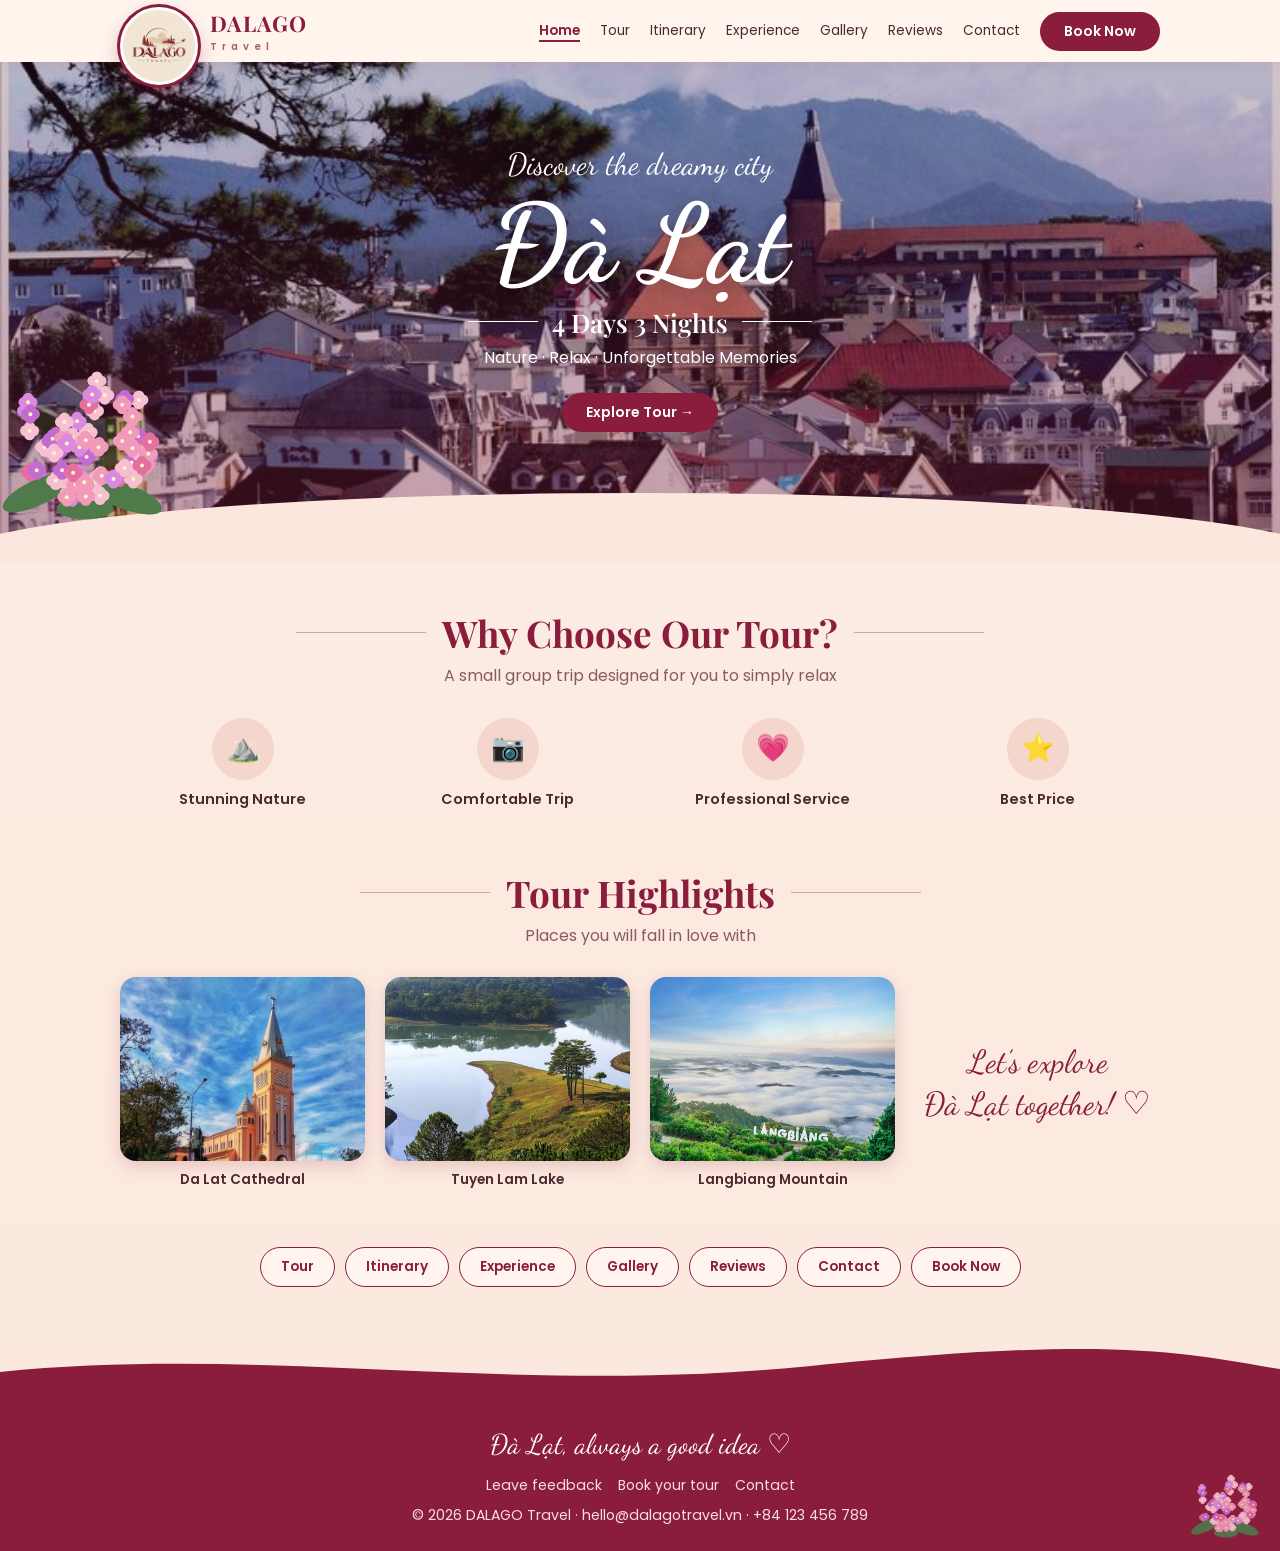
==== index.html @ 3a7fe3c4 "Cap nhat code lan dau" ====
<!DOCTYPE html>
<html lang="en"><head><meta charset="utf-8"><meta name="viewport" content="width=device-width,initial-scale=1">
<title>Home | DALAGO Travel</title>
<link href="https://fonts.googleapis.com/css2?family=Dancing+Script:wght@600;700&family=Playfair+Display:ital,wght@0,600;0,700;1,500&family=Poppins:wght@400;600&display=swap" rel="stylesheet">
<link rel="stylesheet" href="css/style.css"></head><body>
<div id="site-header"></div>
<main>
<section class="hero" style="--img:url(../images/hero.jpg)"><img class="deco" src="images/hydrangea.svg" alt="" style="left:-10px;bottom:30px;width:190px"><div class="script">Discover the dreamy city</div><h1>Đà Lạt</h1><div class="days">4 Days 3 Nights</div><p>Nature · Relax · Unforgettable Memories</p><a class="btn" href="tour.html">Explore Tour →</a></section>
<section class="sec"><div class="wrap"><h2 class="st">Why Choose Our Tour?</h2><p class="sub">A small group trip designed for you to simply relax</p>
<div class="grid g4 why"><div><i>⛰️</i>Stunning Nature</div><div><i>📷</i>Comfortable Trip</div><div><i>💗</i>Professional Service</div><div><i>⭐</i>Best Price</div></div></div></section>
<section class="sec" style="padding-top:10px"><div class="wrap"><h2 class="st">Tour Highlights</h2><p class="sub">Places you will fall in love with</p>
<div class="grid g4"><figure class="pic"><img src="images/church.jpg" alt="Da Lat Cathedral">Da Lat Cathedral</figure><figure class="pic"><img src="images/lake.jpg" alt="Tuyen Lam Lake">Tuyen Lam Lake</figure><figure class="pic"><img src="images/langbiang.jpg" alt="Langbiang">Langbiang Mountain</figure>
<div class="script" style="font-size:2rem;display:grid;place-items:center;text-align:center;line-height:1.3">Let’s explore<br>Đà Lạt together! ♡</div></div></div></section>
<section class="sec" style="padding-top:10px"><div class="wrap"><div class="quick"><a href="tour.html">Tour</a><a href="itinerary.html">Itinerary</a><a href="experience.html">Experience</a><a href="gallery.html">Gallery</a><a href="testimonials.html">Reviews</a><a href="contact.html">Contact</a><a href="booking.html">Book Now</a></div></div></section>
</main>
<div id="site-footer"></div>
<script src="js/common.js"></script>
</body></html>
---- css/style.css ----
:root{--bg:#fbe7dd;--card:#fff5ee;--wine:#8a1c3c;--wine2:#6b1230;--rose:#e8a0b4;--ink:#4a2a30;--soft:#f4d6cc;--wave:url("data:image/svg+xml,%3Csvg xmlns='http://www.w3.org/2000/svg' viewBox='0 0 1200 80' preserveAspectRatio='none'%3E%3Cpath fill='%238a1c3c' d='M0 45C250 0 480 85 760 35S1100 10 1200 40V80H0Z'/%3E%3C/svg%3E")}
*{box-sizing:border-box;margin:0;padding:0}
body{font-family:'Poppins',system-ui,sans-serif;background:linear-gradient(180deg,#fdeee6,var(--bg));color:var(--ink);line-height:1.65;min-height:100vh;display:flex;flex-direction:column;overflow-x:hidden}
main{flex:1}
h1,h2,h3{font-family:'Playfair Display',Georgia,serif;color:var(--wine);line-height:1.2}
.script{font-family:'Dancing Script',cursive;color:var(--wine)}
a{color:inherit;text-decoration:none}img{display:block;max-width:100%}
.wrap{max-width:1080px;margin:auto;padding:0 20px;position:relative}
header{position:sticky;top:0;z-index:50;background:rgba(255,245,238,.96);backdrop-filter:blur(8px);box-shadow:0 2px 14px rgba(138,28,60,.1)}
.nav{display:flex;align-items:center;justify-content:space-between;height:62px}
/*LOGO*/
.logo{display:flex;align-items:center;gap:12px;position:relative}
.logo img{width:78px;height:78px;border-radius:50%;border:3px solid #fff;box-shadow:0 0 0 3px var(--wine),0 8px 20px rgba(138,28,60,.35);margin-bottom:-30px;background:var(--card);position:relative;z-index:60;transition:transform .4s}
.logo:hover img{transform:rotate(-6deg) scale(1.06)}
.logo span{display:flex;flex-direction:column;line-height:1}
.logo b{font:700 1.35rem 'Playfair Display',serif;color:var(--wine);letter-spacing:.06em}
.logo small{font:600 .62rem 'Poppins',sans-serif;letter-spacing:.5em;color:var(--wine);opacity:.7;margin-top:3px}
.nav ul{display:flex;gap:20px;list-style:none;align-items:center;font-size:.85rem}
.nav ul a.on:not(.btn){color:var(--wine);font-weight:600;border-bottom:2px solid var(--wine)}
.burger{display:none;background:none;border:0;font-size:1.6rem;color:var(--wine);cursor:pointer}
.btn{display:inline-block;background:var(--wine);color:#fff!important;padding:9px 24px;border-radius:999px;border:0;font:600 .88rem 'Poppins',sans-serif;cursor:pointer;transition:.2s}
.btn:hover{background:var(--wine2);transform:translateY(-2px)}
:focus-visible{outline:3px solid var(--rose);outline-offset:2px}
.deco{position:absolute;pointer-events:none;z-index:2}
.hero{position:relative;text-align:center;color:#fff;padding:78px 20px 130px;background:linear-gradient(180deg,rgba(70,25,45,.25),rgba(120,30,60,.45)),var(--img) center/cover}
.hero.sm{padding:50px 20px 100px}
.hero:after{content:"";position:absolute;left:-5%;right:-5%;bottom:-1px;height:70px;background:var(--bg);border-radius:50% 50% 0 0/100% 100% 0 0}
.hero .script{color:#fff;font-size:1.9rem}
.hero h1{color:#fff;font:700 clamp(3.6rem,11vw,6.8rem)/1 'Dancing Script',cursive;text-shadow:0 4px 22px rgba(0,0,0,.35)}
.hero .days{font:600 1.6rem 'Playfair Display',serif;display:flex;align-items:center;justify-content:center;gap:14px;margin:6px 0}
.hero .days:before,.hero .days:after{content:"";width:70px;height:1px;background:#fff}
.hero p{margin:6px 0 22px}
.sec{padding:46px 0}
.st{display:flex;align-items:center;justify-content:center;gap:16px;font:700 2.3rem 'Playfair Display',serif;color:var(--wine);margin-bottom:6px;text-align:center}
.st:before,.st:after{content:"";flex:1;max-width:130px;height:1px;background:var(--wine);opacity:.35}
.sub{text-align:center;margin-bottom:28px;color:#8a5a63}
.grid{display:grid;gap:20px}.g2{grid-template-columns:repeat(2,1fr)}.g3{grid-template-columns:repeat(3,1fr)}.g4{grid-template-columns:repeat(4,1fr)}
.card{background:var(--card);border-radius:18px;padding:22px;box-shadow:0 6px 22px rgba(138,28,60,.1)}
.why{text-align:center;font-weight:600;font-size:.9rem}
.why i{width:62px;height:62px;margin:0 auto 8px;border-radius:50%;background:var(--soft);display:grid;place-items:center;font-size:1.7rem;font-style:normal}
.pic{margin:0;text-align:center;font-size:.85rem;font-weight:600}
.pic img{width:100%;aspect-ratio:4/3;object-fit:cover;border-radius:16px;box-shadow:0 5px 16px rgba(138,28,60,.18);margin-bottom:8px;transition:.3s}
a.pic:hover img,.pic.zoom:hover img{transform:scale(1.03)}
.pill{display:inline-block;background:var(--wine);color:#fff;padding:6px 26px;border-radius:99px;font-weight:600}
.polaroid{background:#fff;padding:10px 10px 28px;box-shadow:0 8px 24px rgba(0,0,0,.2);transform:rotate(4deg);width:min(300px,80%)}
.polaroid img{aspect-ratio:4/3;object-fit:cover;width:100%}
.list{list-style:none;font-size:.9rem}.list li{padding:3px 0}.list b{color:var(--wine)}
.price{font:700 1.6rem 'Playfair Display',serif;color:var(--wine)}
.quick{display:flex;flex-wrap:wrap;gap:10px;justify-content:center}
.quick a{background:var(--card);border:1.5px solid var(--wine);color:var(--wine);padding:8px 20px;border-radius:99px;font-weight:600;font-size:.85rem}
.quick a:hover{background:var(--wine);color:#fff}
.tl{display:grid;gap:18px}
.day{display:grid;grid-template-columns:84px 1fr;gap:14px;align-items:start}
.day>b{background:var(--wine);color:#fff;border-radius:99px;text-align:center;padding:4px 0;font-size:.9rem;position:relative;margin-top:30px}
.day>b:after{content:"";position:absolute;left:100%;top:50%;width:14px;height:14px;margin:-7px 0 0 4px;background:#fff;border:3px solid var(--wine);border-radius:50%}
.dbody{display:grid;grid-template-columns:230px 1fr;gap:16px;align-items:center;border-left:2px dotted var(--wine);padding-left:26px}
.dbody img{width:100%;aspect-ratio:4/3;object-fit:cover;border-radius:14px}
.dbody h3{font-size:1.15rem;margin-bottom:4px}
details{margin-top:8px;font-size:.82rem}summary{cursor:pointer;color:var(--wine);font-weight:600}
details li{list-style:none;padding:2px 0}details li b{color:var(--wine);margin-right:6px}
.mosaic{display:grid;grid-template-columns:repeat(3,1fr);gap:14px}
.mosaic button{border:0;padding:0;background:none;cursor:zoom-in}
.mosaic img{width:100%;height:100%;aspect-ratio:4/3;object-fit:cover;border-radius:16px;transition:.3s}
.mosaic button:hover img{transform:scale(1.03)}
.lb{position:fixed;inset:0;background:rgba(40,10,25,.88);display:none;place-items:center;z-index:99;padding:20px}
.lb.on{display:grid}.lb img{max-height:88vh;border-radius:12px}
.quote{background:var(--soft);border-radius:18px;padding:18px 26px;text-align:center;font-family:'Playfair Display',serif;font-style:italic;color:var(--wine);max-width:640px;margin:34px auto 0}
.chips{display:flex;flex-wrap:wrap;gap:10px;justify-content:center;margin-top:16px}
.chips span{background:var(--card);border-radius:99px;padding:6px 16px;font-size:.84rem;box-shadow:0 3px 10px rgba(138,28,60,.1)}
.social{display:flex;gap:12px;margin-top:10px}
.social a{width:42px;height:42px;border-radius:50%;background:var(--wine);color:#fff;display:grid;place-items:center;font-weight:700}
form label{display:block;font-weight:600;font-size:.84rem;margin:12px 0 4px;color:var(--wine)}
input,select,textarea{width:100%;padding:10px 14px;border:1.5px solid #e6c3bd;border-radius:12px;background:#fff;font:inherit;color:var(--ink)}
textarea{min-height:110px;resize:vertical}
.total{font-size:1.35rem;margin:16px 0;color:var(--wine);font-weight:700}
.msg{display:none;margin-top:14px;padding:12px;border-radius:12px;background:#e6f4ea;color:#1e6b3a}.msg.err{background:#fde7e7;color:#a11}
.stars{color:#e0a100;letter-spacing:2px}
.starpick{display:flex;gap:4px;font-size:2rem;cursor:pointer;color:#ccb}.starpick .on{color:#e0a100}
.tbl{width:100%;border-collapse:collapse;font-size:.85rem}.tbl td,.tbl th{padding:7px;border-bottom:1px solid var(--soft);text-align:left}
.x{background:none;border:0;color:var(--wine);cursor:pointer;font-weight:700}
footer{position:relative;background:var(--wine);color:#f8dfe0;text-align:center;padding:30px 20px 24px;font-size:.88rem;margin-top:60px}
footer:before{content:"";position:absolute;left:0;right:0;bottom:100%;height:48px;background:var(--wave) bottom/100% 100% no-repeat}
footer .script{color:#fff;font-size:1.7rem}footer nav{margin:6px 0;display:flex;gap:16px;justify-content:center;flex-wrap:wrap}
footer .hy{position:absolute;right:14px;bottom:8px;width:80px;opacity:.9}
.hero h1,.hero .script{animation:rise .9s ease both}@keyframes rise{from{opacity:0;transform:translateY(18px)}}
@media(prefers-reduced-motion:reduce){*{animation:none!important;transition:none!important}}
@media(max-width:860px){.burger{display:block}.nav ul{display:none;position:absolute;top:62px;left:0;right:0;background:var(--card);flex-direction:column;padding:18px;gap:12px}.nav ul.open{display:flex}
.g3,.g4{grid-template-columns:repeat(2,1fr)}.g2{grid-template-columns:1fr}.dbody{grid-template-columns:1fr}.mosaic{grid-template-columns:repeat(2,1fr)}.day{grid-template-columns:70px 1fr}}
@media(max-width:520px){.logo img{width:60px;height:60px;margin-bottom:-16px}.logo span{display:none}.g3,.g4{grid-template-columns:1fr}.st{font-size:1.7rem}.deco{opacity:.5}}
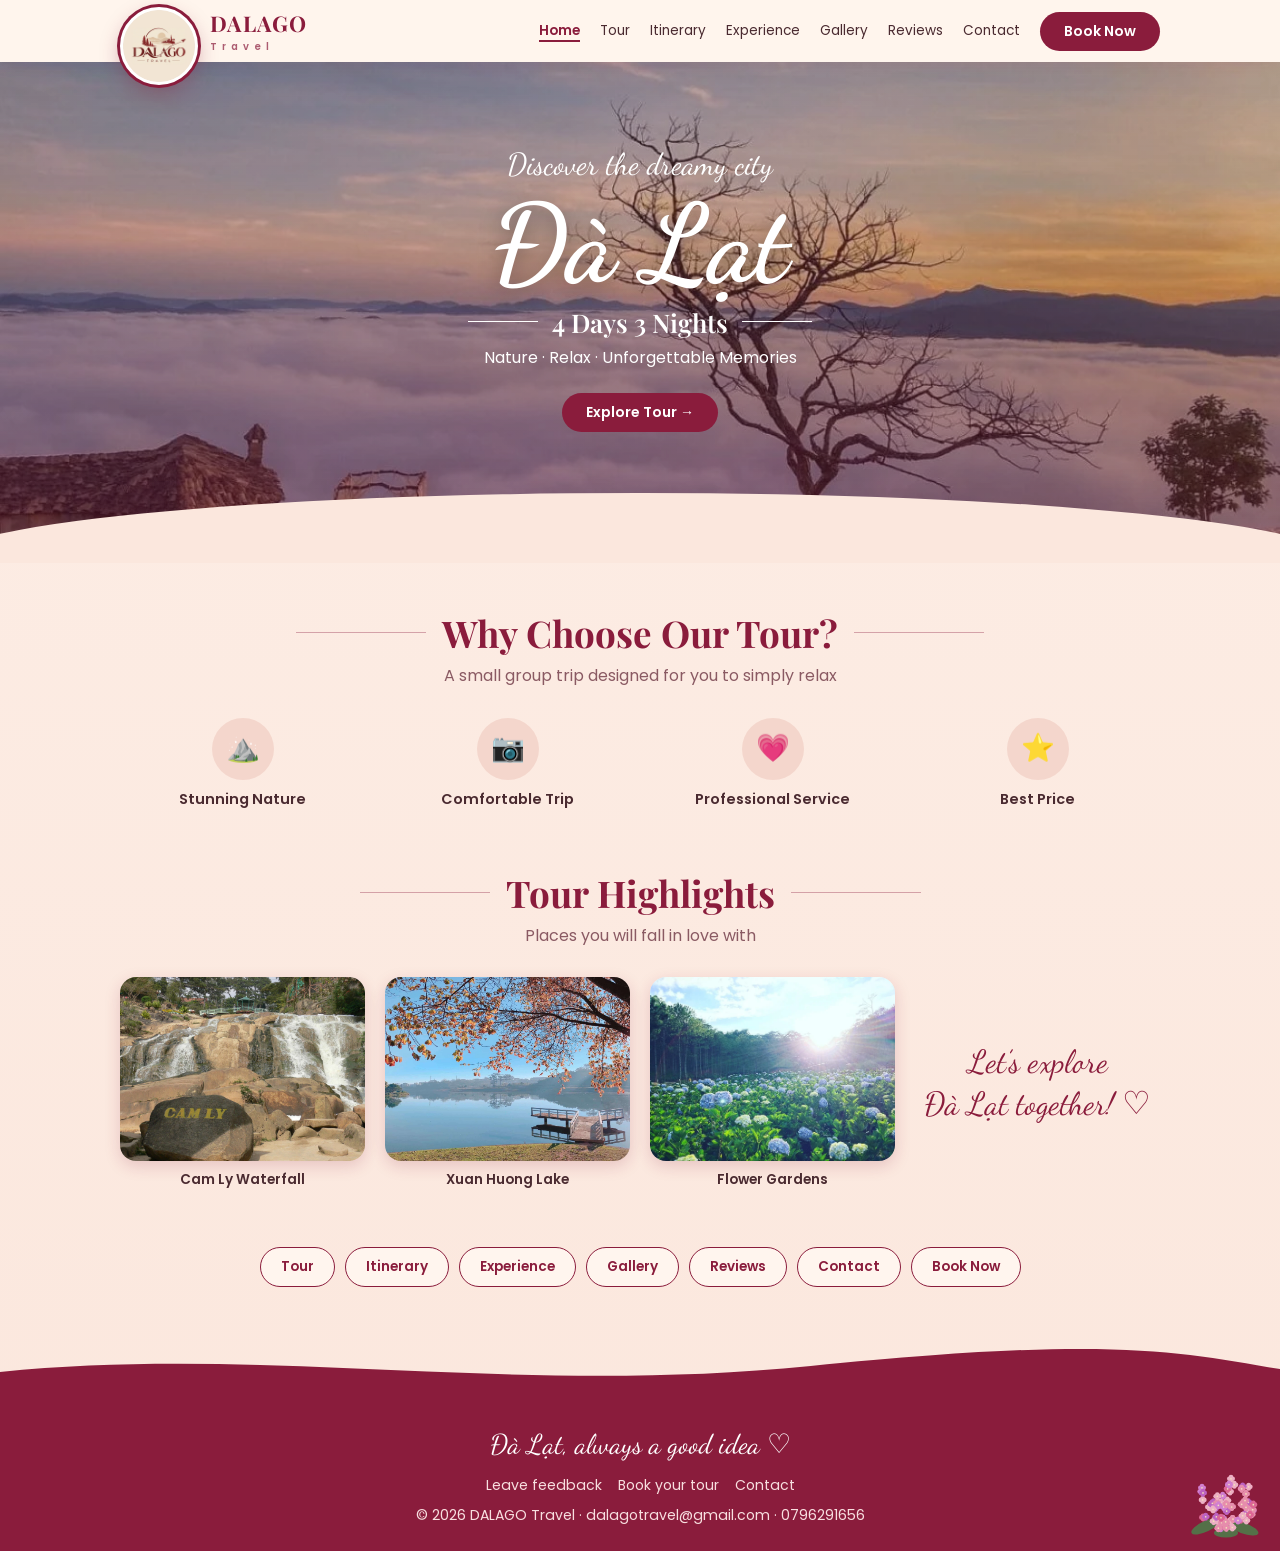
==== commit fee03859: "Cap nhat giao dien va noi dung moi" ====
--- a/index.html
+++ b/index.html
@@ -5,11 +5,11 @@
 <link rel="stylesheet" href="css/style.css"></head><body>
 <div id="site-header"></div>
 <main>
-<section class="hero" style="--img:url(../images/hero.jpg)"><img class="deco" src="images/hydrangea.svg" alt="" style="left:-10px;bottom:30px;width:190px"><div class="script">Discover the dreamy city</div><h1>Đà Lạt</h1><div class="days">4 Days 3 Nights</div><p>Nature · Relax · Unforgettable Memories</p><a class="btn" href="tour.html">Explore Tour →</a></section>
+<section class="hero" style="--img:url(../images/banner.webp)"><div class="script">Discover the dreamy city</div><h1>Đà Lạt</h1><div class="days">4 Days 3 Nights</div><p>Nature · Relax · Unforgettable Memories</p><a class="btn" href="tour.html">Explore Tour →</a></section>
 <section class="sec"><div class="wrap"><h2 class="st">Why Choose Our Tour?</h2><p class="sub">A small group trip designed for you to simply relax</p>
 <div class="grid g4 why"><div><i>⛰️</i>Stunning Nature</div><div><i>📷</i>Comfortable Trip</div><div><i>💗</i>Professional Service</div><div><i>⭐</i>Best Price</div></div></div></section>
 <section class="sec" style="padding-top:10px"><div class="wrap"><h2 class="st">Tour Highlights</h2><p class="sub">Places you will fall in love with</p>
-<div class="grid g4"><figure class="pic"><img src="images/church.jpg" alt="Da Lat Cathedral">Da Lat Cathedral</figure><figure class="pic"><img src="images/lake.jpg" alt="Tuyen Lam Lake">Tuyen Lam Lake</figure><figure class="pic"><img src="images/langbiang.jpg" alt="Langbiang">Langbiang Mountain</figure>
+<div class="grid g4"><figure class="pic"><img src="images/11.jpg" alt="Cam Ly Waterfall">Cam Ly Waterfall</figure><figure class="pic"><img src="images/1.jpg" alt="Xuan Huong Lake">Xuan Huong Lake</figure><figure class="pic"><img src="images/14.webp" alt="Flower Gardens">Flower Gardens</figure>
 <div class="script" style="font-size:2rem;display:grid;place-items:center;text-align:center;line-height:1.3">Let’s explore<br>Đà Lạt together! ♡</div></div></div></section>
 <section class="sec" style="padding-top:10px"><div class="wrap"><div class="quick"><a href="tour.html">Tour</a><a href="itinerary.html">Itinerary</a><a href="experience.html">Experience</a><a href="gallery.html">Gallery</a><a href="testimonials.html">Reviews</a><a href="contact.html">Contact</a><a href="booking.html">Book Now</a></div></div></section>
 </main>
--- a/css/style.css
+++ b/css/style.css
@@ -87,3 +87,4 @@
 @media(max-width:860px){.burger{display:block}.nav ul{display:none;position:absolute;top:62px;left:0;right:0;background:var(--card);flex-direction:column;padding:18px;gap:12px}.nav ul.open{display:flex}
 .g3,.g4{grid-template-columns:repeat(2,1fr)}.g2{grid-template-columns:1fr}.dbody{grid-template-columns:1fr}.mosaic{grid-template-columns:repeat(2,1fr)}.day{grid-template-columns:70px 1fr}}
 @media(max-width:520px){.logo img{width:60px;height:60px;margin-bottom:-16px}.logo span{display:none}.g3,.g4{grid-template-columns:1fr}.st{font-size:1.7rem}.deco{opacity:.5}}
+.social svg{width:20px;height:20px}
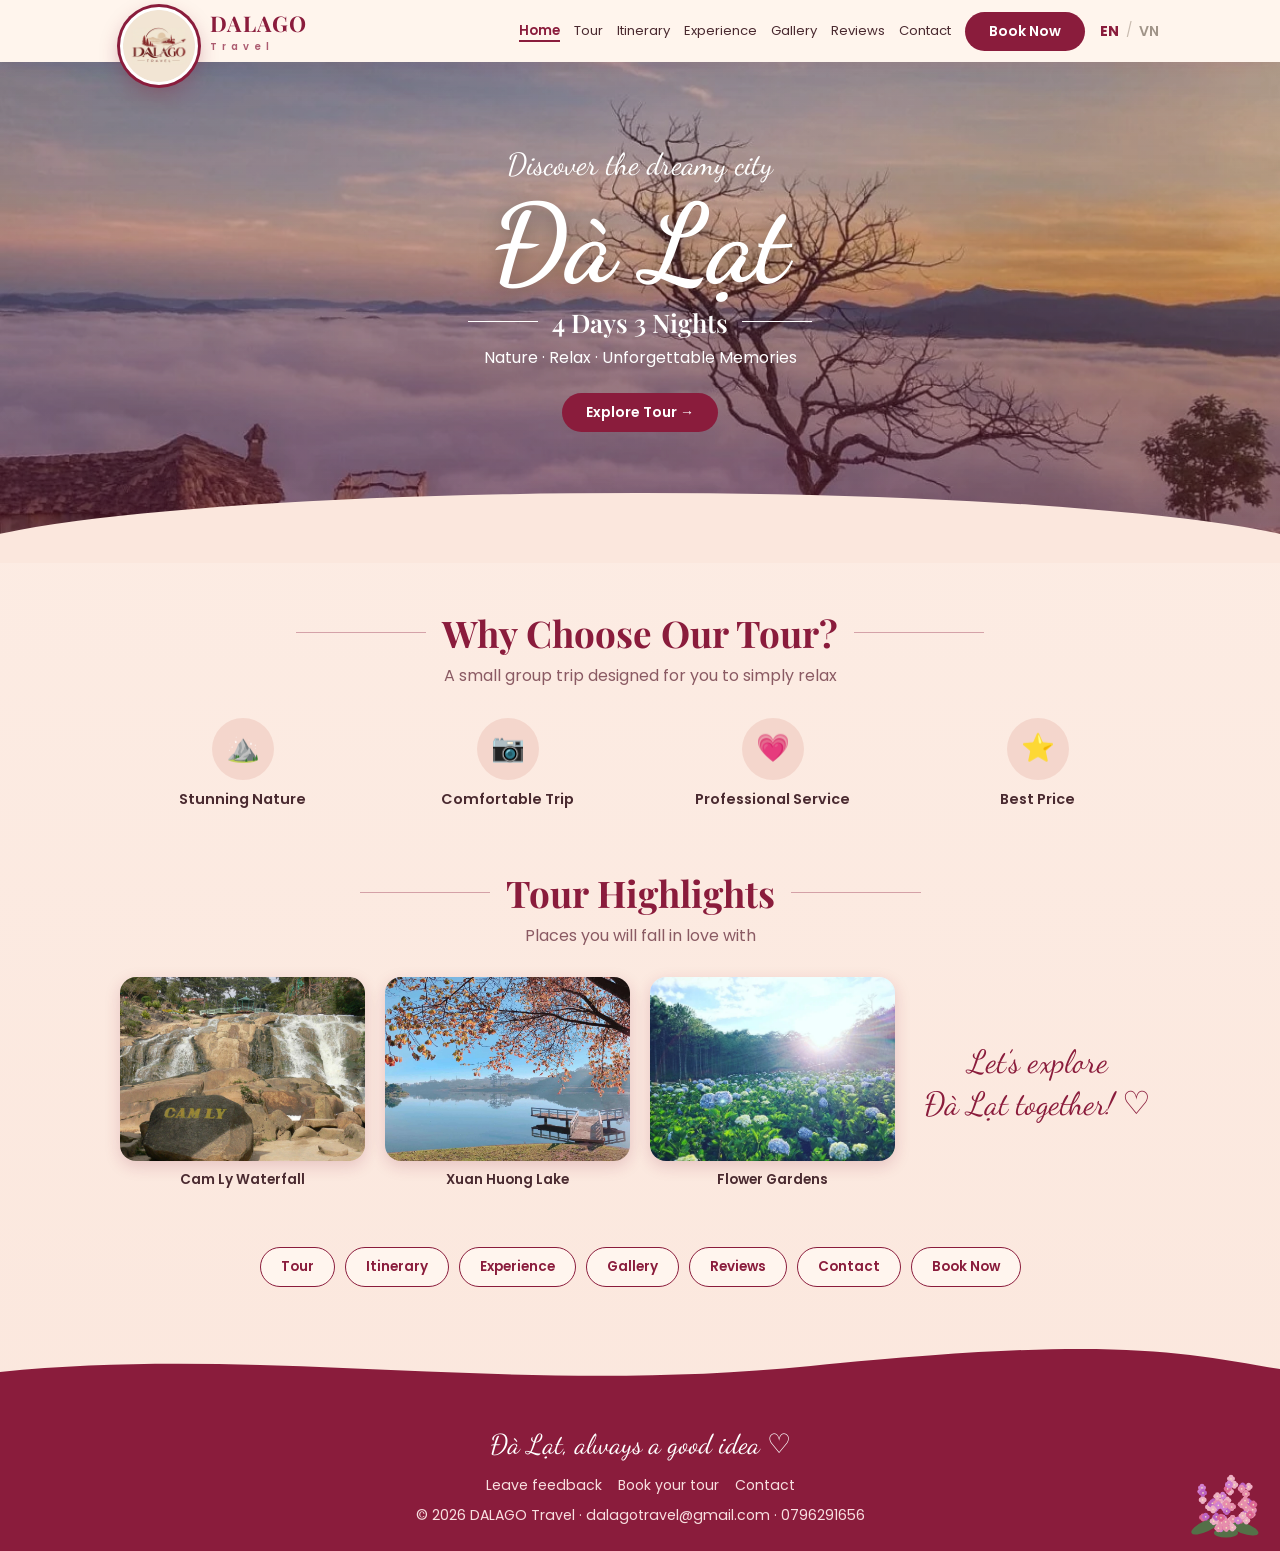
==== commit fbf52727: "Cap nhat giao dien va noi dung moi" ====
--- a/index.html
+++ b/index.html
@@ -15,4 +15,5 @@
 </main>
 <div id="site-footer"></div>
 <script src="js/common.js"></script>
+<script src="js/lang.js"></script>
 </body></html>
--- a/css/style.css
+++ b/css/style.css
@@ -88,3 +88,30 @@
 .g3,.g4{grid-template-columns:repeat(2,1fr)}.g2{grid-template-columns:1fr}.dbody{grid-template-columns:1fr}.mosaic{grid-template-columns:repeat(2,1fr)}.day{grid-template-columns:70px 1fr}}
 @media(max-width:520px){.logo img{width:60px;height:60px;margin-bottom:-16px}.logo span{display:none}.g3,.g4{grid-template-columns:1fr}.st{font-size:1.7rem}.deco{opacity:.5}}
 .social svg{width:20px;height:20px}
+
+/*EXPERIENCE*/
+.xp{position:relative;overflow:hidden;padding-bottom:0!important}
+.xt{display:flex;align-items:center;justify-content:center;gap:14px;font:700 clamp(2rem,6vw,2.8rem) 'Dancing Script',cursive;color:var(--wine2);text-align:center;margin-top:6px}
+.xt .lf{width:46px;color:var(--rose);flex:none}.xt .lf:last-child{transform:scaleX(-1)}
+.xs{text-align:center;color:#7a5a60;font-size:.92rem;margin:6px 0 26px}
+.xg{display:grid;grid-template-columns:repeat(3,1fr);gap:26px 18px}
+.xc{text-align:center}
+.xi{position:relative;margin-bottom:30px}
+.xi img{width:100%;aspect-ratio:4/3;object-fit:cover;border-radius:16px;box-shadow:0 6px 18px rgba(138,28,60,.2)}
+.xi i{position:absolute;left:50%;bottom:-24px;width:50px;height:50px;margin-left:-25px;border-radius:50%;background:#f5d3cb;color:var(--wine);display:grid;place-items:center;border:3px solid var(--bg);box-shadow:0 3px 10px rgba(138,28,60,.15)}
+.xi i svg{width:26px;height:26px}
+.xc h3{font:700 .95rem 'Poppins',sans-serif;color:var(--ink);margin-bottom:4px}
+.xc p{font-size:.8rem;line-height:1.5;color:#7a5a60;max-width:230px;margin:auto}
+.xf{text-align:center;font-size:1.9rem;margin:34px 0 0;position:relative;z-index:2}
+.pines{display:block;width:100%;height:110px;margin-top:-30px;color:#d7a9ae}
+@media(max-width:520px){.xg{gap:22px 10px}.xi i{width:40px;height:40px;margin-left:-20px;bottom:-20px}.xi i svg{width:21px;height:21px}.xc h3{font-size:.78rem}.xc p{font-size:.66rem}.xt .lf{width:30px}.xt{gap:8px}.xs{font-size:.82rem}}
+
+/*LANG SWITCH*/
+.lang{display:flex;align-items:center;gap:6px;font-size:.85rem;white-space:nowrap}
+.lang button{background:none;border:0;padding:2px 1px;font:600 .88rem 'Poppins',sans-serif;color:#a09488;cursor:pointer;transition:color .2s}
+.lang button:hover{color:var(--wine2)}
+.lang button.on{color:var(--wine);font-weight:700}
+.lang span{color:#c9bcb0}
+@media(min-width:861px){.nav ul{gap:14px;font-size:.82rem}}
+.nav ul li{white-space:nowrap}
+@media(min-width:861px) and (max-width:1080px){.logo span{display:none}.nav ul{gap:10px;font-size:.78rem}.nav .btn{padding:8px 16px;font-size:.8rem}.lang{gap:4px}.lang button{font-size:.8rem}}
